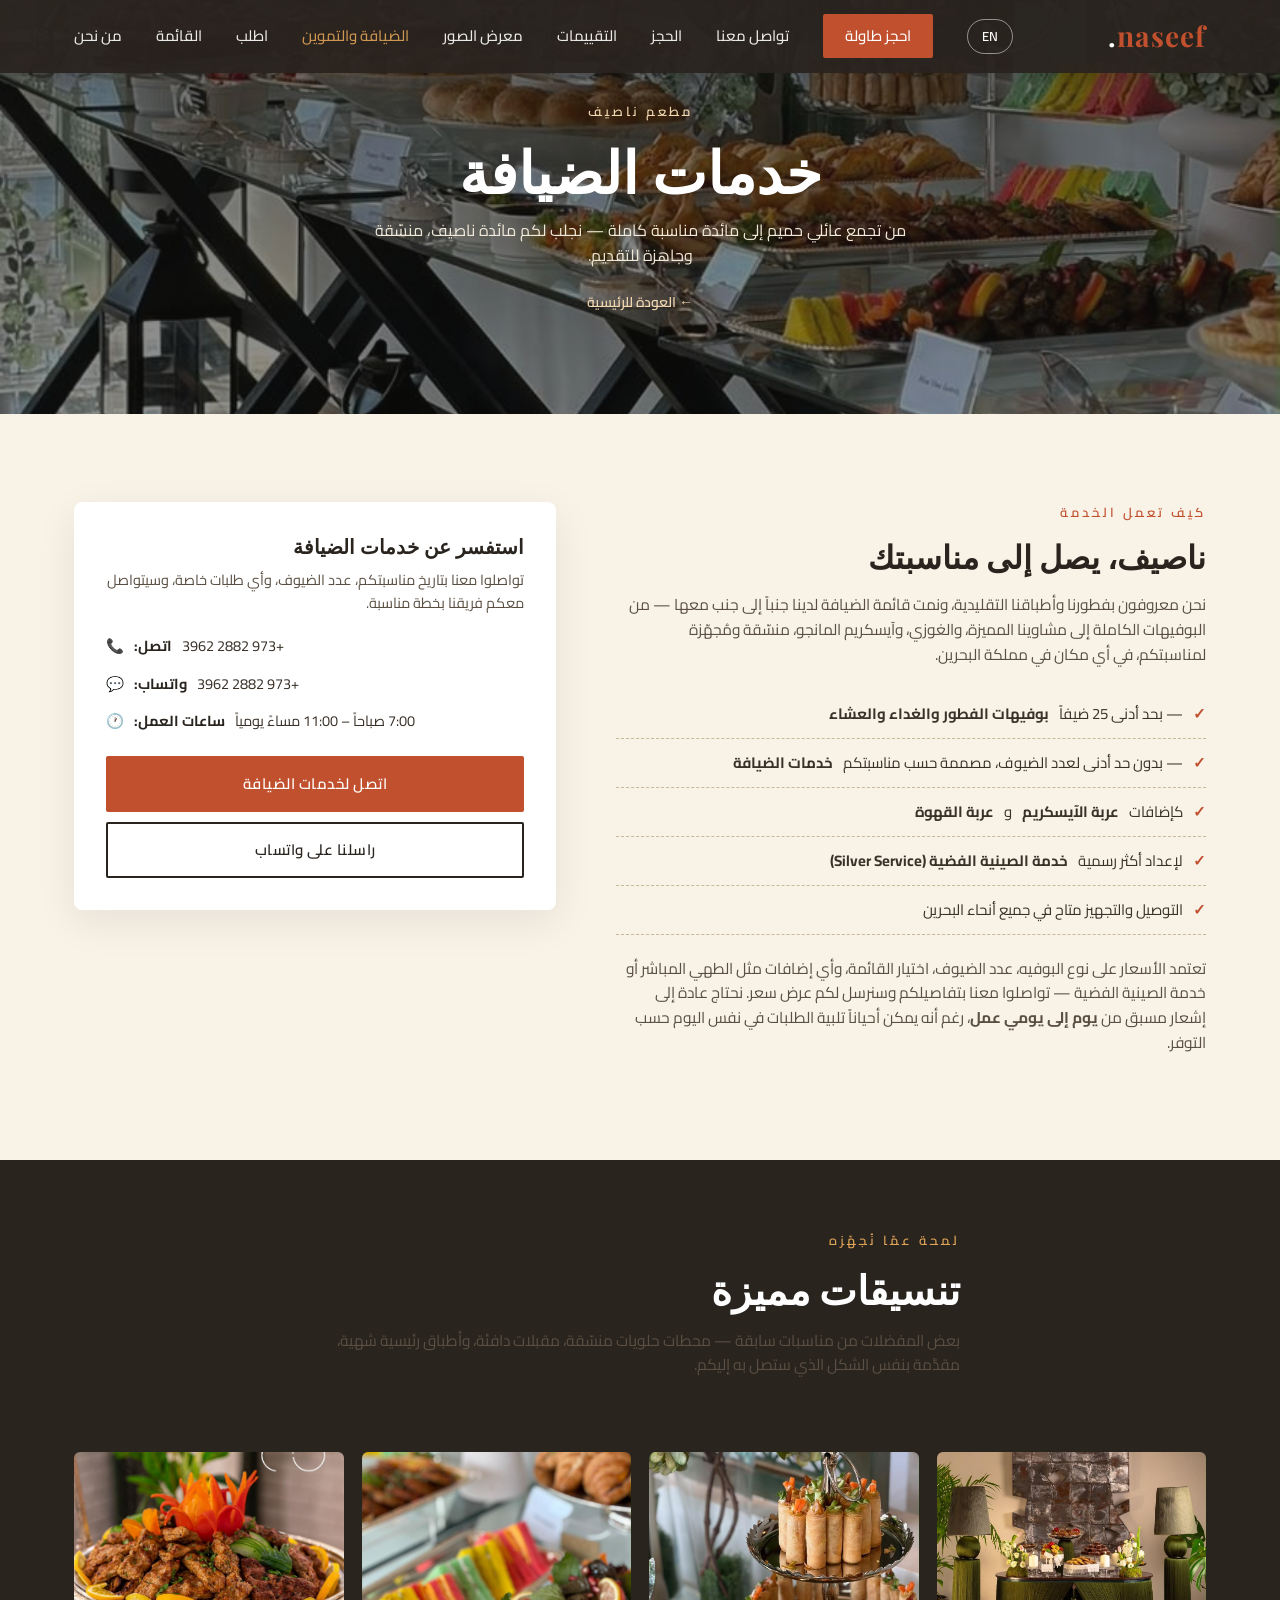
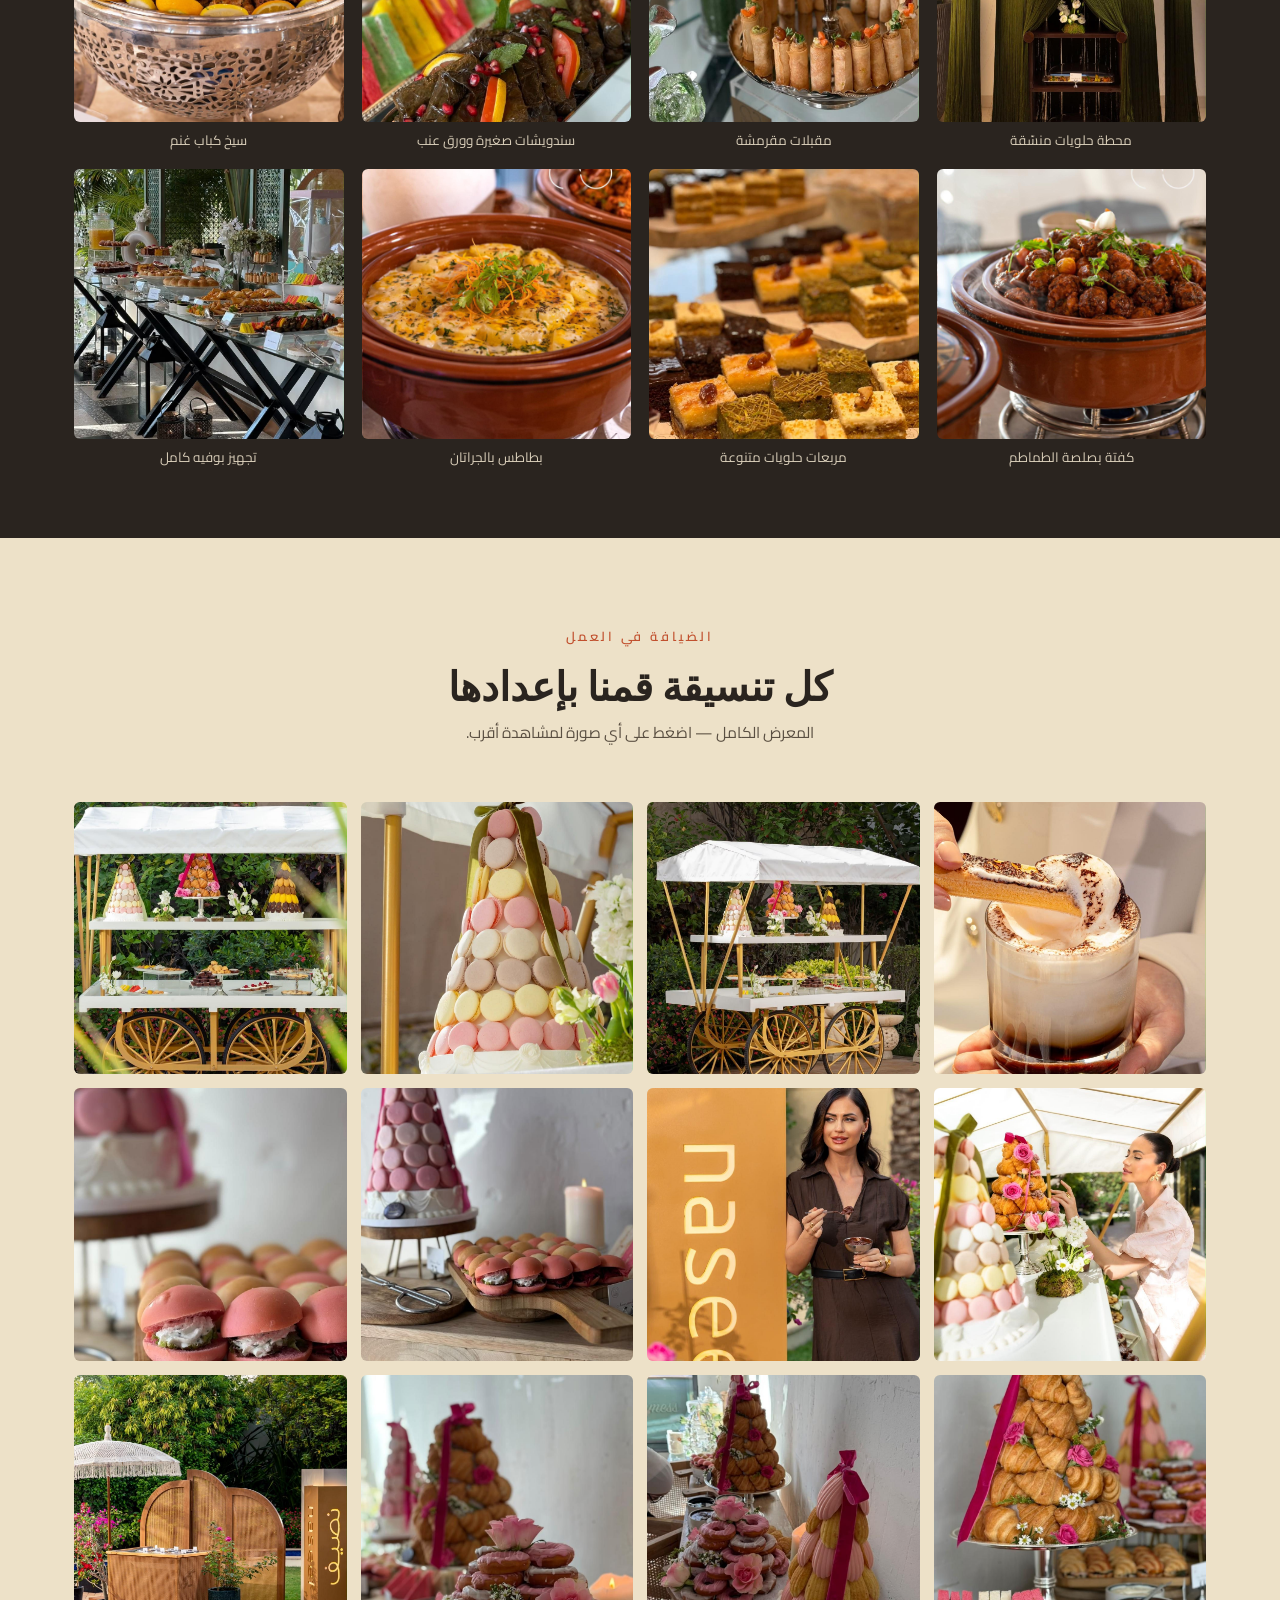
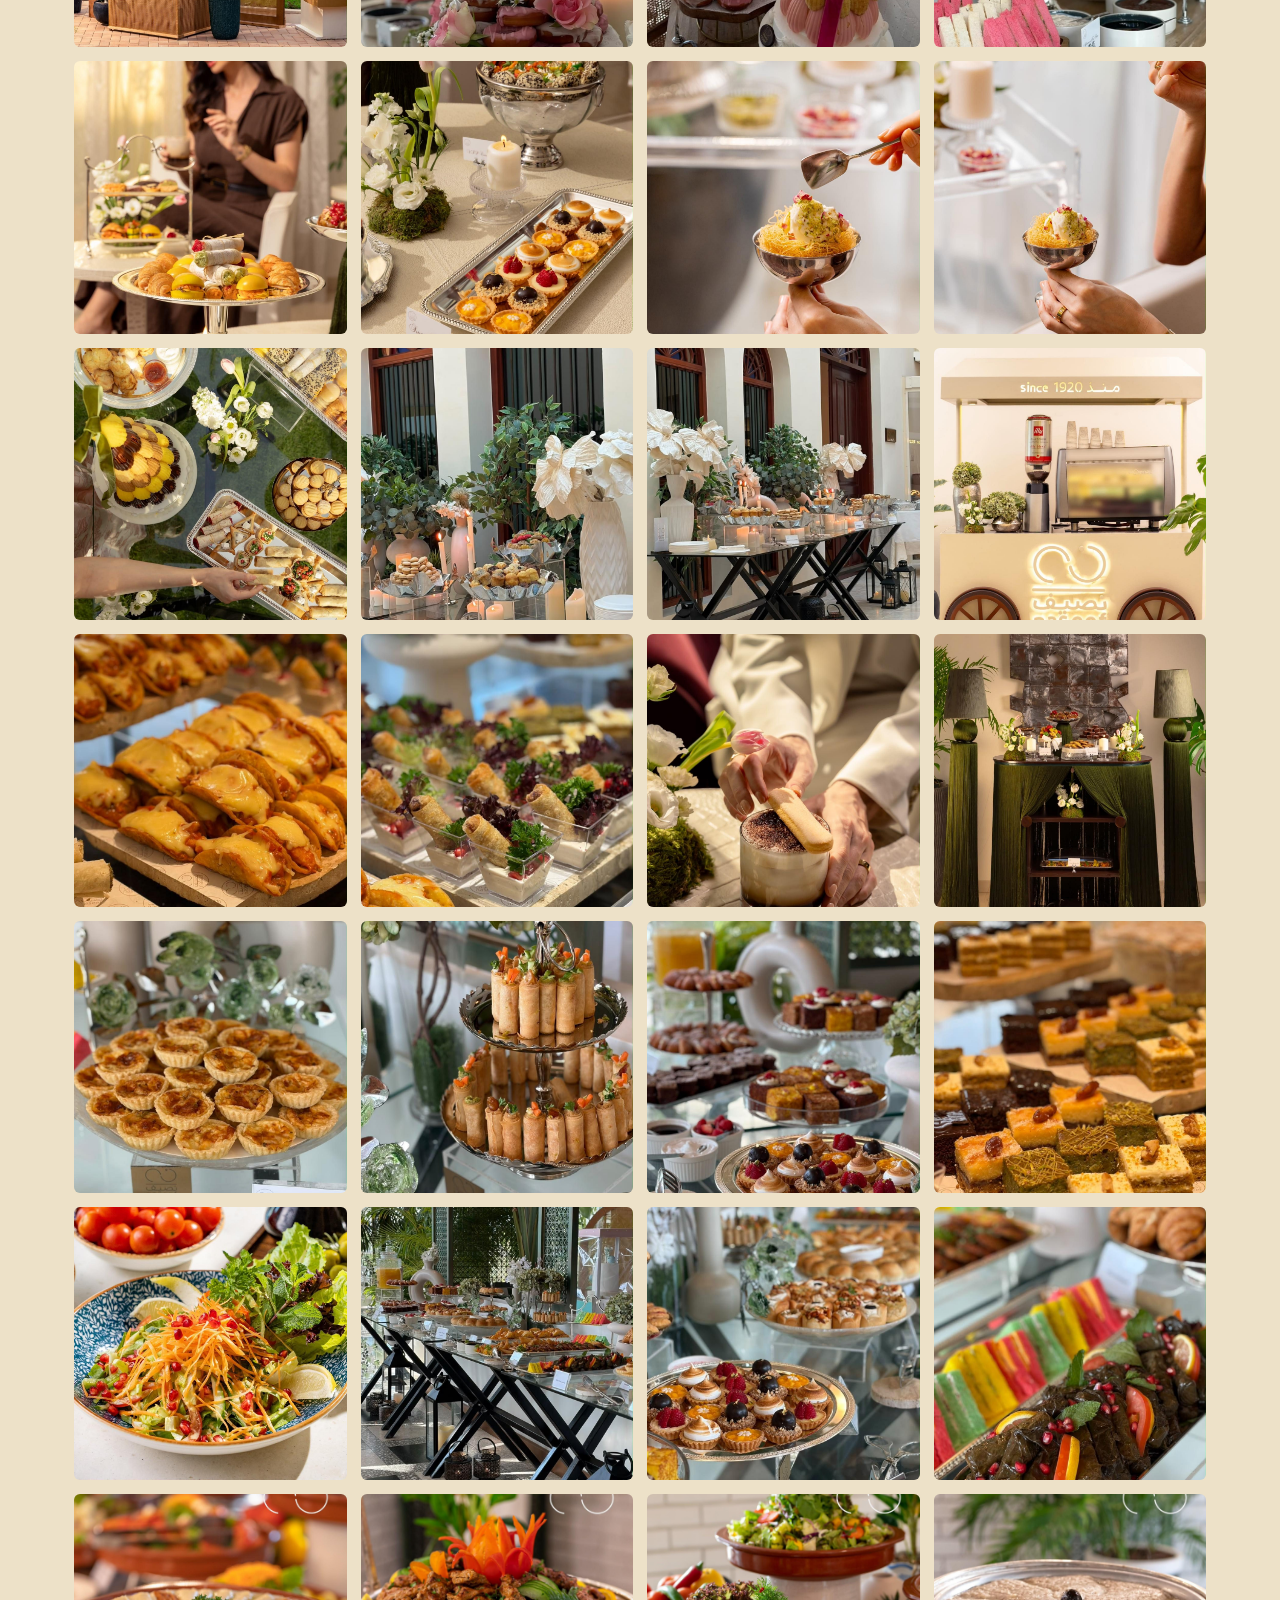
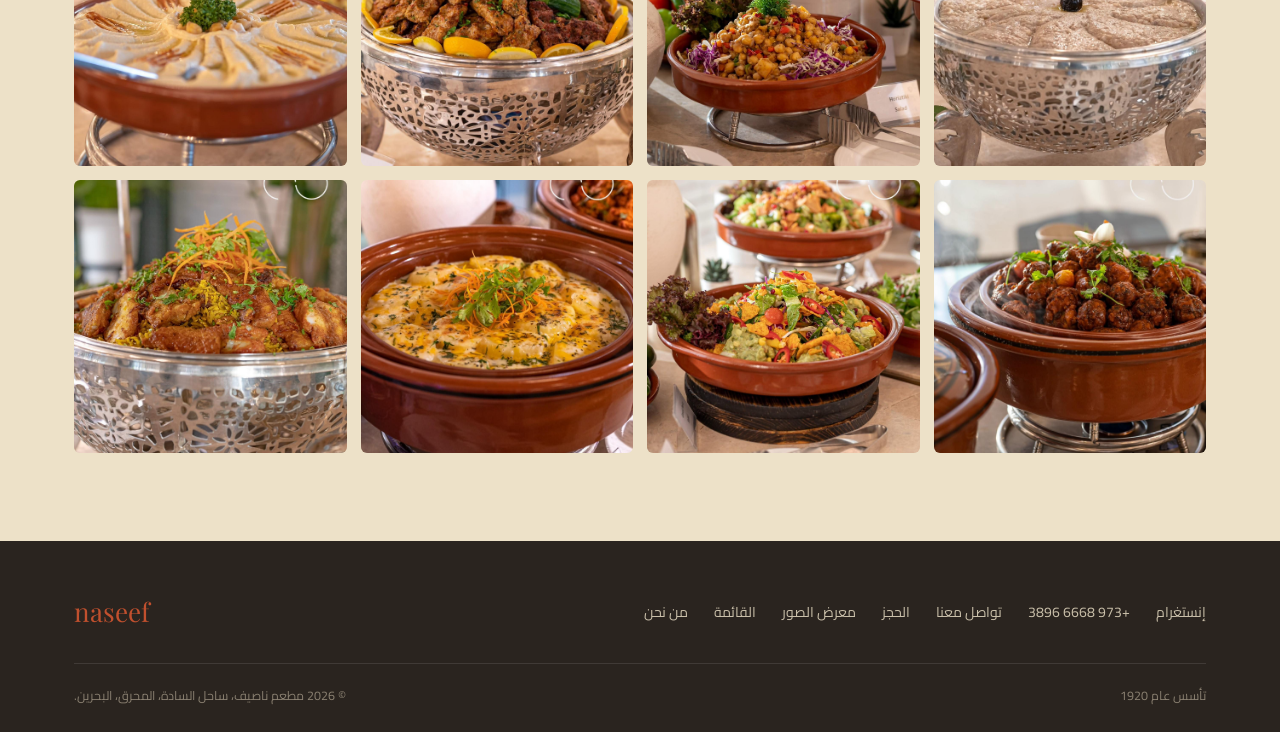
==== catering-ar.html @ 58af2aad "Add files via upload" ====
<!DOCTYPE html>
<html lang="ar" dir="rtl">
<head>
<meta charset="UTF-8">
<meta name="viewport" content="width=device-width, initial-scale=1.0">
<title>خدمات الضيافة | مطعم ناصيف</title>
<meta name="description" content="خدمات ضيافة مطعم ناصيف — مناسبات خاصة، غداء المكاتب، وقوائم مخصصة في المحرق، البحرين.">
<link rel="preconnect" href="https://fonts.googleapis.com">
<link href="https://fonts.googleapis.com/css2?family=Playfair+Display:wght@500;600;700;800&family=Cairo:wght@300;400;500;600;700&display=swap" rel="stylesheet">
<link rel="stylesheet" href="style.css">
</head>
<body style="font-family:'Cairo',sans-serif;">

<header id="siteHeader" class="scrolled">
  <div class="wrap">
    <nav>
      <a href="index-ar.html#top" class="logo">naseef<span>.</span></a>
      <div class="nav-links" id="navLinks">
        <a href="index-ar.html#about">من نحن</a>
        <a href="menu-ar.html">القائمة</a>
        <a href="index-ar.html#order">اطلب</a>
        <a href="catering-ar.html" style="color:#e0a458;">الضيافة والتموين</a>
        <a href="index-ar.html#gallery">معرض الصور</a>
        <a href="index-ar.html#reviews">التقييمات</a>
        <a href="index-ar.html#reserve">الحجز</a>
        <a href="index-ar.html#contact">تواصل معنا</a>
        <a href="index-ar.html#reserve" class="nav-cta">احجز طاولة</a>
        <a href="catering.html" class="lang-switch">EN</a>
      </div>
      <button class="nav-toggle" id="navToggle">&#9776;</button>
    </nav>
  </div>
</header>

<section class="mini-hero mh-catering">
  <div class="wrap">
    <span class="eyebrow">مطعم ناصيف</span>
    <h1>خدمات الضيافة</h1>
    <p>من تجمع عائلي حميم إلى مائدة مناسبة كاملة — نجلب لكم مائدة ناصيف، منسّقة وجاهزة للتقديم.</p>
    <a href="index-ar.html" class="back-link">&larr; العودة للرئيسية</a>
  </div>
</section>

<section>
  <div class="wrap catering-content">
    <div>
      <span class="eyebrow">كيف تعمل الخدمة</span>
      <h2>ناصيف، يصل إلى مناسبتك</h2>
      <p>نحن معروفون بفطورنا وأطباقنا التقليدية، ونمت قائمة الضيافة لدينا جنباً إلى جنب معها — من البوفيهات الكاملة إلى مشاوينا المميزة، والغوزي، وآيسكريم المانجو، منسّقة ومُجهّزة لمناسبتكم، في أي مكان في مملكة البحرين.</p>

      <ul class="catering-list">
        <li><strong>بوفيهات الفطور والغداء والعشاء</strong> — بحد أدنى 25 ضيفاً</li>
        <li><strong>خدمات الضيافة</strong> — بدون حد أدنى لعدد الضيوف، مصممة حسب مناسبتكم</li>
        <li><strong>عربة القهوة</strong> و<strong>عربة الآيسكريم</strong> كإضافات</li>
        <li><strong>خدمة الصينية الفضية (Silver Service)</strong> لإعداد أكثر رسمية</li>
        <li>التوصيل والتجهيز متاح في جميع أنحاء البحرين</li>
      </ul>

      <p>تعتمد الأسعار على نوع البوفيه، عدد الضيوف، اختيار القائمة، وأي إضافات مثل الطهي المباشر أو خدمة الصينية الفضية — تواصلوا معنا بتفاصيلكم وسنرسل لكم عرض سعر. نحتاج عادة إلى إشعار مسبق من <strong>يوم إلى يومي عمل</strong>، رغم أنه يمكن أحياناً تلبية الطلبات في نفس اليوم حسب التوفر.</p>
    </div>

    <div class="catering-card">
      <h3>استفسر عن خدمات الضيافة</h3>
      <p>تواصلوا معنا بتاريخ مناسبتكم، عدد الضيوف، وأي طلبات خاصة، وسيتواصل معكم فريقنا بخطة مناسبة.</p>
      <div class="rline">📞 <strong>اتصل:</strong>&nbsp;+973 3962&nbsp;2882</div>
      <div class="rline">💬 <strong>واتساب:</strong>&nbsp;+973 3962&nbsp;2882</div>
      <div class="rline">🕐 <strong>ساعات العمل:</strong>&nbsp;7:00 صباحاً – 11:00 مساءً يومياً</div>
      <a href="tel:+97339622882" class="btn btn-primary">اتصل لخدمات الضيافة</a>
      <a href="https://wa.me/97339622882?text=Hi%20Naseef%2C%20I%27d%20like%20to%20ask%20about%20catering%20for%20an%20event." target="_blank" rel="noopener" class="btn btn-outline-dark">راسلنا على واتساب</a>
    </div>
  </div>
</section>

<section class="tanoor">
  <div class="wrap" style="grid-template-columns:1fr;">
    <div class="section-head" style="text-align:right; margin-bottom:24px;">
      <span class="eyebrow">لمحة عمّا نُجهّزه</span>
      <h2>تنسيقات مميزة</h2>
      <p>بعض المفضلات من مناسبات سابقة — محطات حلويات منسّقة، مقبلات دافئة، وأطباق رئيسية شهية، مقدَّمة بنفس الشكل الذي ستصل به إليكم.</p>
    </div>
    <div style="display:grid; grid-template-columns:repeat(4,1fr); gap:18px;">
      <div>
        <div style="aspect-ratio:1/1; border-radius:6px; background-image:url('images/catering-21.jpg'); background-size:cover; background-position:center; margin-bottom:8px;"></div>
        <div style="text-align:center; font-size:13.5px; color:#d8cdb8;">محطة حلويات منسّقة</div>
      </div>
      <div>
        <div style="aspect-ratio:1/1; border-radius:6px; background-image:url('images/catering-27.jpg'); background-size:cover; background-position:center; margin-bottom:8px;"></div>
        <div style="text-align:center; font-size:13.5px; color:#d8cdb8;">مقبلات مقرمشة</div>
      </div>
      <div>
        <div style="aspect-ratio:1/1; border-radius:6px; background-image:url('images/catering-29.jpg'); background-size:cover; background-position:center; margin-bottom:8px;"></div>
        <div style="text-align:center; font-size:13.5px; color:#d8cdb8;">سندويشات صغيرة وورق عنب</div>
      </div>
      <div>
        <div style="aspect-ratio:1/1; border-radius:6px; background-image:url('images/catering-35.jpg'); background-size:cover; background-position:center; margin-bottom:8px;"></div>
        <div style="text-align:center; font-size:13.5px; color:#d8cdb8;">سيخ كباب غنم</div>
      </div>
      <div>
        <div style="aspect-ratio:1/1; border-radius:6px; background-image:url('images/catering-37.jpg'); background-size:cover; background-position:center; margin-bottom:8px;"></div>
        <div style="text-align:center; font-size:13.5px; color:#d8cdb8;">كفتة بصلصة الطماطم</div>
      </div>
      <div>
        <div style="aspect-ratio:1/1; border-radius:6px; background-image:url('images/catering-25.jpg'); background-size:cover; background-position:center; margin-bottom:8px;"></div>
        <div style="text-align:center; font-size:13.5px; color:#d8cdb8;">مربعات حلويات متنوعة</div>
      </div>
      <div>
        <div style="aspect-ratio:1/1; border-radius:6px; background-image:url('images/catering-39.jpg'); background-size:cover; background-position:center; margin-bottom:8px;"></div>
        <div style="text-align:center; font-size:13.5px; color:#d8cdb8;">بطاطس بالجراتان</div>
      </div>
      <div>
        <div style="aspect-ratio:1/1; border-radius:6px; background-image:url('images/catering-31.jpg'); background-size:cover; background-position:center; margin-bottom:8px;"></div>
        <div style="text-align:center; font-size:13.5px; color:#d8cdb8;">تجهيز بوفيه كامل</div>
      </div>
    </div>
  </div>
</section>

<section class="order-online">
  <div class="wrap">
    <div class="section-head">
      <span class="eyebrow">الضيافة في العمل</span>
      <h2>كل تنسيقة قمنا بإعدادها</h2>
      <p>المعرض الكامل — اضغط على أي صورة لمشاهدة أقرب.</p>
    </div>
    <div class="gallery-grid gallery-grid-full" id="cateringGrid"></div>
  </div>
</section>

<div class="lightbox" id="lightbox">
  <button class="lb-close" id="lbClose" aria-label="Close">&times;</button>
  <button class="lb-nav lb-prev" id="lbPrev" aria-label="Previous">&#10094;</button>
  <img id="lightboxImg" src="" alt="Naseef catering photo">
  <button class="lb-nav lb-next" id="lbNext" aria-label="Next">&#10095;</button>
  <div class="lb-count" id="lbCount"></div>
</div>

<footer>
  <div class="wrap">
    <div class="foot-top">
      <div class="foot-logo">naseef</div>
      <div class="foot-links">
        <a href="index-ar.html#about">من نحن</a>
        <a href="menu-ar.html">القائمة</a>
        <a href="index-ar.html#gallery">معرض الصور</a>
        <a href="index-ar.html#reserve">الحجز</a>
        <a href="index-ar.html#contact">تواصل معنا</a>
        <a href="tel:+97338966668">+973 3896&nbsp;6668</a>
        <a href="https://www.instagram.com/naseefrestaurant/" target="_blank" rel="noopener">إنستغرام</a>
      </div>
    </div>
    <div class="foot-bottom">
      <span>© <span id="year"></span> مطعم ناصيف، ساحل السادة، المحرق، البحرين.</span>
      <span>تأسس عام 1920</span>
    </div>
  </div>
</footer>

<script>
  document.getElementById('year').textContent = new Date().getFullYear();
  const navToggle = document.getElementById('navToggle');
  const navLinks = document.getElementById('navLinks');
  navToggle.addEventListener('click', () => navLinks.classList.toggle('open'));

  // Raise this as more catering photos are added (see images/README.txt for filenames).
  const TOTAL_CATERING_PHOTOS = 40;
  const FALLBACKS = [
    'linear-gradient(160deg,#4f7d82,#1f3b40)',
    'linear-gradient(160deg,#c1502e,#7a2f18)',
    'linear-gradient(160deg,#3f5343,#1d2b23)',
    'linear-gradient(160deg,#d99a5b,#a5652c)',
    'linear-gradient(160deg,#8a7c64,#4c4436)',
    'linear-gradient(160deg,#6b8f93,#2c454a)'
  ];

  const grid = document.getElementById('cateringGrid');
  for(let i = 1; i <= TOTAL_CATERING_PHOTOS; i++){
    const item = document.createElement('div');
    item.className = 'g-item';
    item.style.backgroundImage = `url('images/catering-${i}.jpg'), ${FALLBACKS[i % FALLBACKS.length]}`;
    item.addEventListener('click', () => openLightbox(i));
    grid.appendChild(item);
  }

  const lightbox = document.getElementById('lightbox');
  const lightboxImg = document.getElementById('lightboxImg');
  const lbCount = document.getElementById('lbCount');
  let currentIndex = 1;

  function openLightbox(i){
    currentIndex = i;
    updateLightbox();
    lightbox.classList.add('open');
  }
  function closeLightbox(){
    lightbox.classList.remove('open');
  }
  function updateLightbox(){
    lightboxImg.src = `images/catering-${currentIndex}.jpg`;
    lbCount.textContent = `${currentIndex} / ${TOTAL_CATERING_PHOTOS}`;
  }
  function showPrev(){
    currentIndex = currentIndex === 1 ? TOTAL_CATERING_PHOTOS : currentIndex - 1;
    updateLightbox();
  }
  function showNext(){
    currentIndex = currentIndex === TOTAL_CATERING_PHOTOS ? 1 : currentIndex + 1;
    updateLightbox();
  }

  document.getElementById('lbClose').addEventListener('click', closeLightbox);
  document.getElementById('lbPrev').addEventListener('click', showPrev);
  document.getElementById('lbNext').addEventListener('click', showNext);
  lightbox.addEventListener('click', (e) => { if(e.target === lightbox) closeLightbox(); });
  document.addEventListener('keydown', (e) => {
    if(!lightbox.classList.contains('open')) return;
    if(e.key === 'Escape') closeLightbox();
    if(e.key === 'ArrowLeft') showPrev();
    if(e.key === 'ArrowRight') showNext();
  });
</script>

</body>
</html>
---- style.css ----
:root{
  --terracotta:#c1502e;
  --terracotta-dark:#9c3f22;
  --cream:#f8f2e7;
  --sand:#ede1c8;
  --charcoal:#2a241f;
  --deep-green:#3f5343;
  --teal:#4f7d82;
  --ink:#3a3128;
  --max:1180px;
}
*{box-sizing:border-box; margin:0; padding:0;}
html{scroll-behavior:smooth;}
body{
  font-family:'Cairo', sans-serif;
  color:var(--ink);
  background:var(--cream);
  line-height:1.6;
}
h1,h2,h3,h4{font-family:'Playfair Display', serif; color:var(--charcoal); line-height:1.2;}
a{text-decoration:none; color:inherit;}
img{max-width:100%; display:block;}
.wrap{max-width:var(--max); margin:0 auto; padding:0 24px;}
section{padding:88px 0;}
.eyebrow{
  text-transform:uppercase; letter-spacing:3px; font-size:13px; font-weight:600;
  color:var(--terracotta); margin-bottom:14px; display:block;
}
.btn{
  display:inline-block; padding:14px 32px; border-radius:2px; font-weight:600;
  font-size:15px; letter-spacing:0.5px; transition:all .25s ease; border:2px solid transparent;
  cursor:pointer;
}
.btn-primary{background:var(--terracotta); color:#fff;}
.btn-primary:hover{background:var(--terracotta-dark);}
.btn-outline{border-color:#fff; color:#fff;}
.btn-outline:hover{background:#fff; color:var(--charcoal);}
.btn-outline-dark{border-color:var(--charcoal); color:var(--charcoal);}
.btn-outline-dark:hover{background:var(--charcoal); color:#fff;}

/* NAV */
header{
  position:fixed; top:0; left:0; right:0; z-index:100;
  background:rgba(42,36,31,0.0); transition:background .3s ease, box-shadow .3s ease;
  padding:22px 0;
}
header.scrolled{background:rgba(42,36,31,0.94); box-shadow:0 2px 18px rgba(0,0,0,0.15); padding:14px 0;}
nav{display:flex; align-items:center; justify-content:space-between;}
.logo{font-family:'Playfair Display', serif; font-size:28px; font-weight:700; color:var(--terracotta); letter-spacing:1px;}
.logo span{color:#fff;}
.nav-links{display:flex; gap:34px; align-items:center;}
.nav-links a{color:#fff; font-size:15px; font-weight:500; opacity:.9;}
.nav-links a:hover{opacity:1; color:var(--terracotta);}
.nav-cta{background:var(--terracotta); color:#fff !important; padding:10px 22px; border-radius:2px; opacity:1 !important;}
.nav-toggle{display:none; color:#fff; font-size:26px; cursor:pointer; background:none; border:none;}

/* HERO */
.hero{
  min-height:100vh; display:flex; align-items:center; position:relative; overflow:hidden;
  background-image:
    linear-gradient(180deg, rgba(20,20,18,.55) 0%, rgba(20,20,18,.35) 45%, rgba(20,20,18,.75) 100%),
    url('images/hero.jpg'),
    linear-gradient(120deg, #1f3b40 0%, #4f7d82 38%, #d99a5b 68%, #c1502e 100%);
  background-size:cover, cover, cover;
  background-position:center, center, center;
  background-repeat:no-repeat, no-repeat, no-repeat;
}
.hero::after{
  content:""; position:absolute; inset:0;
  background-image: radial-gradient(circle at 15% 25%, rgba(255,255,255,0.10) 0, transparent 40%),
                     radial-gradient(circle at 85% 75%, rgba(255,255,255,0.08) 0, transparent 45%);
}
.hero-inner{position:relative; z-index:2; text-align:center; width:100%;}
.hero .eyebrow{color:#f3d9b1; text-align:center;}
.hero h1{
  font-size:clamp(42px, 7vw, 86px); color:#fff; font-weight:700; margin-bottom:18px;
  text-shadow:0 4px 24px rgba(0,0,0,0.25);
}
.hero p.tag{
  color:#f2ead9; font-size:19px; max-width:600px; margin:0 auto 36px; font-weight:400;
}
.hero-btns{display:flex; gap:18px; justify-content:center; flex-wrap:wrap;}
.scroll-cue{
  position:absolute; bottom:34px; left:50%; transform:translateX(-50%); color:#fff; opacity:.8;
  font-size:13px; letter-spacing:2px; text-transform:uppercase; z-index:2;
}

/* MINI HERO (subpages: catering, gallery) */
.mini-hero{
  min-height:46vh; display:flex; align-items:center; position:relative; overflow:hidden; padding-top:90px;
  background-image:
    linear-gradient(180deg, rgba(20,20,18,.6) 0%, rgba(20,20,18,.45) 100%),
    linear-gradient(120deg, #1f3b40 0%, #4f7d82 38%, #d99a5b 68%, #c1502e 100%);
  background-size:cover; background-position:center; background-repeat:no-repeat;
}
.mini-hero.mh-catering{background-image:linear-gradient(180deg, rgba(20,20,18,.6) 0%, rgba(20,20,18,.45) 100%), url('images/catering.jpg'), linear-gradient(120deg, #1f3b40 0%, #4f7d82 38%, #d99a5b 68%, #c1502e 100%); background-size:cover,cover,cover;}
.mini-hero.mh-gallery{background-image:linear-gradient(180deg, rgba(20,20,18,.6) 0%, rgba(20,20,18,.45) 100%), url('images/gallery-1.jpg'), linear-gradient(120deg, #1f3b40 0%, #4f7d82 38%, #d99a5b 68%, #c1502e 100%); background-size:cover,cover,cover;}
.mini-hero .wrap{position:relative; z-index:2; text-align:center; width:100%;}
.mini-hero .eyebrow{color:#f3d9b1;}
.mini-hero h1{font-size:clamp(34px,5.5vw,58px); color:#fff; font-weight:700; margin-bottom:12px;}
.mini-hero p{color:#f2ead9; font-size:16px; max-width:560px; margin:0 auto;}
.back-link{display:inline-block; margin-top:22px; color:#f3d9b1; font-size:14px; font-weight:600;}
.back-link:hover{color:#fff;}

/* STRIP */
.strip{background:var(--charcoal); padding:36px 0;}
.strip .wrap{display:flex; flex-wrap:wrap; justify-content:space-between; gap:24px;}
.strip-item{display:flex; align-items:center; gap:12px; color:#f2ead9; flex:1; min-width:190px;}
.strip-item .ic{font-size:26px;}
.strip-item strong{display:block; font-size:14px; color:#fff;}
.strip-item span.sub{font-size:12.5px; color:#c9bfa9;}

/* ABOUT */
.about{display:grid; grid-template-columns:1fr 1fr; gap:64px; align-items:center;}
.about-media{
  aspect-ratio:4/5; border-radius:6px; position:relative; overflow:hidden;
  background-image:url('images/about.jpg'), linear-gradient(160deg, var(--deep-green), #274037 60%, #1d302a);
  background-size:cover, cover;
  background-position:center, center;
  background-repeat:no-repeat, no-repeat;
  display:flex; align-items:flex-end; justify-content:center; color:#e9e2d0;
}
.about-media .frame-label{
  position:absolute; bottom:0; left:0; right:0; font-size:11.5px; letter-spacing:.5px;
  color:#f2ead9; background:rgba(20,20,18,0.55); padding:8px 14px; text-align:center;
}
.about h2{font-size:38px; margin-bottom:22px;}
.about p{margin-bottom:16px; color:#5a4f42; font-size:15.5px;}
.about-stats{display:flex; gap:36px; margin-top:28px;}
.about-stats div strong{display:block; font-family:'Playfair Display',serif; font-size:30px; color:var(--terracotta);}
.about-stats div span{font-size:12.5px; color:#7a6e5c; letter-spacing:.5px; text-transform:uppercase;}

/* TANOOR */
.tanoor{background:var(--charcoal); padding:70px 0;}
.tanoor .wrap{display:grid; grid-template-columns:1fr 1fr; gap:50px; align-items:center;}
.tanoor .eyebrow{color:#e0a458;}
.tanoor h2{color:#fff; font-size:32px; margin-bottom:16px;}
.tanoor p{color:#d8cdb8; font-size:15.5px;}
.tanoor-media{
  aspect-ratio:16/10; border-radius:6px;
  background-image:url('images/tanoor.jpg'), linear-gradient(160deg,#7a2f18,#3f2317);
  background-size:cover, cover; background-position:center, center; background-repeat:no-repeat, no-repeat;
}
@media (max-width:900px){ .tanoor .wrap{grid-template-columns:1fr;} }

/* ORDER ONLINE */
.order-online{background:var(--sand);}
.order-pills{display:flex; flex-wrap:wrap; justify-content:center; gap:16px;}
.order-pill{
  display:inline-flex; align-items:center; gap:10px; background:#f6ecd9; color:var(--charcoal);
  border:1.5px solid rgba(42,36,31,0.14); border-radius:999px; padding:14px 26px; font-size:14.5px;
  font-weight:600; box-shadow:0 4px 14px rgba(42,36,31,0.06); transition:transform .2s ease, box-shadow .2s ease, background .2s ease;
}
.order-pill .ic{font-size:18px; line-height:1;}
.order-pill:hover{transform:translateY(-3px); box-shadow:0 10px 24px rgba(42,36,31,0.12); background:#f0e2c8;}
.order-pill-primary{background:var(--terracotta); color:#fff; border-color:var(--terracotta);}
.order-pill-primary:hover{background:var(--terracotta-dark); color:#fff;}
@media (max-width:600px){ .order-pills{flex-direction:column; align-items:stretch;} .order-pill{justify-content:center;} }

/* MENU */
.menu{background:var(--sand);}
.section-head{text-align:center; max-width:640px; margin:0 auto 56px;}
.section-head h2{font-size:40px;}
.section-head p{color:#5a4f42; margin-top:12px; font-size:15.5px;}
.menu-tabs{display:flex; justify-content:center; gap:10px; flex-wrap:wrap; margin-bottom:44px;}
.menu-tab{
  background:transparent; border:1.5px solid var(--charcoal); color:var(--charcoal);
  padding:10px 22px; border-radius:30px; font-size:14px; font-weight:600; cursor:pointer; font-family:'Cairo',sans-serif;
  transition:all .2s ease;
}
.menu-tab.active, .menu-tab:hover{background:var(--terracotta); border-color:var(--terracotta); color:#fff;}
.menu-panel{display:none;}
.menu-panel.active{display:block; animation:fade .35s ease;}
@keyframes fade{from{opacity:0; transform:translateY(6px);} to{opacity:1; transform:translateY(0);}}
.menu-grid{display:grid; grid-template-columns:1fr 1fr; gap:16px 40px;}
.menu-item{
  display:flex; justify-content:space-between; gap:14px; padding:16px 0; border-bottom:1px dashed #c8b998;
}
.menu-item .names{display:flex; flex-direction:column;}
.menu-item .en{font-weight:600; font-size:15.5px; color:var(--charcoal);}
.menu-item .ar{font-size:14px; color:#8a7c64; direction:rtl;}
.menu-item .price{font-weight:700; color:var(--terracotta); white-space:nowrap; font-size:15px; align-self:flex-start;}
.menu-note{text-align:center; margin-top:36px; font-size:13.5px; color:#7a6e5c;}
.menu-note a{color:var(--terracotta); font-weight:600; text-decoration:underline;}
.menu-subhead{font-family:'Playfair Display',serif; font-size:21px; color:var(--terracotta); margin:38px 0 16px; padding-bottom:8px; border-bottom:1px solid rgba(42,36,31,0.1);}
.menu-subhead:first-child{margin-top:0;}

/* GALLERY */
.gallery-grid{display:grid; grid-template-columns:repeat(3, 1fr); gap:14px;}
.gallery-grid.gallery-grid-full{grid-template-columns:repeat(4, 1fr);}
.g-item{
  aspect-ratio:1/1; border-radius:6px; display:flex; align-items:flex-end; justify-content:center;
  color:#fff; font-size:12px; letter-spacing:.5px; text-align:center; position:relative; overflow:hidden;
  background-size:cover, cover; background-position:center, center; background-repeat:no-repeat, no-repeat;
}
.g-item span{position:relative; z-index:2; opacity:.95; width:100%; padding:8px 10px; background:rgba(20,20,18,0.5);}
.g1{background-image:url('images/gallery-1.jpg'), linear-gradient(160deg,#4f7d82,#1f3b40);}
.g2{background-image:url('images/gallery-2.jpg'), linear-gradient(160deg,#c1502e,#7a2f18);}
.g3{background-image:url('images/gallery-3.jpg'), linear-gradient(160deg,#3f5343,#1d2b23);}
.g4{background-image:url('images/gallery-4.jpg'), linear-gradient(160deg,#d99a5b,#a5652c);}
.g5{background-image:url('images/gallery-5.jpg'), linear-gradient(160deg,#8a7c64,#4c4436);}
.g6{background-image:url('images/gallery-6.jpg'), linear-gradient(160deg,#6b8f93,#2c454a);}
.g7{background-image:url('images/gallery-7.jpg'), linear-gradient(160deg,#4f7d82,#274037);}
.g8{background-image:url('images/gallery-8.jpg'), linear-gradient(160deg,#c1502e,#5a2413);}
.g9{background-image:url('images/gallery-9.jpg'), linear-gradient(160deg,#3f5343,#16211b);}
.g10{background-image:url('images/gallery-10.jpg'), linear-gradient(160deg,#d99a5b,#8a5423);}
.g11{background-image:url('images/gallery-11.jpg'), linear-gradient(160deg,#8a7c64,#382f24);}
.g12{background-image:url('images/gallery-12.jpg'), linear-gradient(160deg,#6b8f93,#1d3033);}
.gallery-cta{text-align:center; margin-top:40px;}
.gallery-grid-full .g-item{cursor:pointer; transition:transform .2s ease;}
.gallery-grid-full .g-item:hover{transform:scale(1.03);}

/* LIGHTBOX */
.lightbox{
  display:none; position:fixed; inset:0; z-index:200; background:rgba(20,20,18,0.94);
  align-items:center; justify-content:center;
}
.lightbox.open{display:flex;}
.lightbox img{max-width:88vw; max-height:82vh; border-radius:8px; box-shadow:0 20px 60px rgba(0,0,0,0.5);}
.lb-close{
  position:absolute; top:22px; right:28px; background:none; border:none; color:#fff;
  font-size:36px; line-height:1; cursor:pointer;
}
.lb-nav{
  position:absolute; top:50%; transform:translateY(-50%); background:rgba(255,255,255,0.12);
  border:none; color:#fff; font-size:20px; width:48px; height:48px; border-radius:50%; cursor:pointer;
}
.lb-nav:hover{background:rgba(255,255,255,0.25);}
.lb-prev{left:20px;}
.lb-next{right:20px;}
.lb-count{position:absolute; bottom:24px; left:50%; transform:translateX(-50%); color:#f2ead9; font-size:13px; letter-spacing:1px;}
@media (max-width:700px){
  .lb-nav{width:40px; height:40px; font-size:16px;}
  .lb-prev{left:8px;} .lb-next{right:8px;}
}

/* TESTIMONIALS */
.testimonials{background:var(--charcoal); color:#f2ead9;}
.testimonials .section-head h2{color:#fff;}
.testimonials .section-head p{color:#c9bfa9;}
.t-grid{display:grid; grid-template-columns:repeat(3,1fr); gap:28px;}
.t-card{background:rgba(255,255,255,0.05); border:1px solid rgba(255,255,255,0.1); padding:28px; border-radius:6px;}
.stars{color:#e0a458; letter-spacing:2px; margin-bottom:14px; font-size:15px;}
.t-card p.quote{font-size:14.5px; color:#e5ddc9; margin-bottom:18px; font-style:italic;}
.t-card .who{font-size:13px; color:#c9bfa9; font-weight:600;}

/* RESERVE */
.reserve{display:grid; grid-template-columns:0.9fr 1.1fr; gap:60px; align-items:flex-start;}
.reserve-info h2{font-size:38px; margin-bottom:18px;}
.reserve-info p{color:#5a4f42; margin-bottom:22px; font-size:15.5px;}
.reserve-info .rline{display:flex; gap:12px; margin-bottom:14px; font-size:14.5px;}
.reserve-info .rline strong{color:var(--charcoal);}
form.res-form{background:#fff; padding:38px; border-radius:8px; box-shadow:0 12px 40px rgba(42,36,31,0.08);}
.form-row{display:grid; grid-template-columns:1fr 1fr; gap:16px;}
.field{margin-bottom:18px;}
.field label{display:block; font-size:13px; font-weight:600; margin-bottom:7px; color:var(--charcoal);}
.field input, .field select, .field textarea{
  width:100%; padding:12px 14px; border:1.5px solid #e0d5bf; border-radius:4px; font-family:'Cairo',sans-serif;
  font-size:14.5px; background:#fbf7ee; color:var(--ink);
}
.field input:focus, .field select:focus, .field textarea:focus{outline:none; border-color:var(--terracotta);}
.res-form .btn-primary{width:100%; padding:15px; font-size:15px;}
#res-success{display:none; background:#eef4ea; border:1px solid #b9d3a8; color:#345226; padding:16px; border-radius:6px; font-size:14.5px; margin-top:16px;}
.date-warning{display:none; color:var(--terracotta-dark); font-size:12.5px; margin-top:7px; font-weight:600;}
.date-warning.show{display:block;}

/* CATERING PAGE */
.catering-content{display:grid; grid-template-columns:1.1fr 0.9fr; gap:60px; align-items:flex-start;}
.catering-content h2{font-size:32px; margin-bottom:18px;}
.catering-content p{color:#5a4f42; margin-bottom:16px; font-size:15.5px;}
.catering-list{margin:22px 0; padding:0; list-style:none;}
.catering-list li{padding:12px 0; border-bottom:1px dashed #c8b998; font-size:15px; color:var(--ink); display:flex; gap:10px;}
.catering-list li::before{content:"✓"; color:var(--terracotta); font-weight:700;}
.catering-card{background:#fff; border-radius:8px; padding:32px; box-shadow:0 12px 40px rgba(42,36,31,0.08);}
.catering-card h3{font-size:20px; margin-bottom:10px;}
.catering-card p{color:#5a4f42; font-size:14.5px; margin-bottom:20px;}
.catering-card .rline{display:flex; gap:10px; margin-bottom:14px; font-size:14.5px;}
.catering-card .rline strong{color:var(--charcoal);}
.catering-card .btn{width:100%; text-align:center; margin-top:10px;}
@media (max-width:900px){ .catering-content{grid-template-columns:1fr;} }

/* CONTACT */
.contact{background:var(--sand);}
.contact-grid{display:grid; grid-template-columns:1fr 1fr; gap:50px;}
.contact-list .c-row{display:flex; gap:16px; margin-bottom:26px;}
.contact-list .ic{font-size:22px; width:36px;}
.contact-list strong{display:block; font-size:15px; margin-bottom:3px;}
.contact-list span{font-size:14.5px; color:#5a4f42;}
.hours-table{width:100%; margin-top:8px; font-size:14.5px;}
.hours-table td{padding:5px 0; color:#5a4f42;}
.hours-table td:last-child{text-align:right; font-weight:600; color:var(--charcoal);}
.map-embed{border-radius:8px; overflow:hidden; box-shadow:0 12px 40px rgba(42,36,31,0.1); height:100%; min-height:340px;}
.map-embed iframe{width:100%; height:100%; min-height:340px; border:0;}

/* FOOTER */
footer{background:var(--charcoal); color:#c9bfa9; padding:50px 0 26px;}
.foot-top{display:flex; justify-content:space-between; align-items:center; flex-wrap:wrap; gap:20px; padding-bottom:30px; border-bottom:1px solid rgba(255,255,255,0.1);}
.foot-logo{font-family:'Playfair Display',serif; font-size:26px; color:var(--terracotta);}
.foot-links{display:flex; gap:26px; flex-wrap:wrap;}
.foot-links a{font-size:14px; color:#c9bfa9;}
.foot-links a:hover{color:#fff;}
.foot-bottom{padding-top:22px; display:flex; justify-content:space-between; flex-wrap:wrap; gap:10px; font-size:12.5px; color:#8a8071;}

@media (max-width: 900px){
  .nav-links{
    position:fixed; top:0; right:-100%; width:78%; height:100vh; background:var(--charcoal);
    flex-direction:column; justify-content:center; align-items:flex-start; padding:40px; transition:right .3s ease;
  }
  .nav-links.open{right:0;}
  .nav-toggle{display:block;}
  .about, .reserve, .contact-grid, .catering-content{grid-template-columns:1fr;}
  .menu-grid{grid-template-columns:1fr;}
  .gallery-grid, .gallery-grid.gallery-grid-full{grid-template-columns:repeat(2,1fr);}
  .t-grid{grid-template-columns:1fr;}
  .form-row{grid-template-columns:1fr;}
  section{padding:60px 0;}
}

/* RTL support for Arabic pages */
[dir="rtl"] body{font-family:'Cairo',sans-serif;}
[dir="rtl"] .nav-links{flex-direction:row-reverse;}
[dir="rtl"] .foot-links{flex-direction:row-reverse;}
[dir="rtl"] .strip .wrap{flex-direction:row-reverse;}
[dir="rtl"] .strip-item{flex-direction:row-reverse; text-align:right;}
[dir="rtl"] .c-row{flex-direction:row-reverse; text-align:right;}
[dir="rtl"] .rline{flex-direction:row-reverse; text-align:right;}
[dir="rtl"] .about-stats{flex-direction:row-reverse;}
[dir="rtl"] .foot-top{flex-direction:row-reverse;}
[dir="rtl"] .foot-bottom{flex-direction:row-reverse;}
[dir="rtl"] .hours-table td:last-child{text-align:left;}
[dir="rtl"] .lb-close{right:auto; left:28px;}
[dir="rtl"] .lb-prev{left:auto; right:20px;}
[dir="rtl"] .lb-next{right:auto; left:20px;}
[dir="rtl"] .catering-list li::before{order:2;}
[dir="rtl"] .catering-list li{flex-direction:row-reverse; justify-content:flex-end;}
[dir="rtl"] .menu-item{flex-direction:row-reverse;}
[dir="rtl"] .menu-item .names{align-items:flex-end;}
[dir="rtl"] .field label{text-align:right;}
[dir="rtl"] .back-link{direction:rtl;}
.lang-switch{
  border:1.5px solid rgba(255,255,255,0.5); color:#fff !important; padding:6px 14px;
  border-radius:999px; font-size:13px !important; font-weight:600 !important; opacity:1 !important;
  margin-inline-start:8px;
}
.lang-switch:hover{background:var(--terracotta); border-color:var(--terracotta); color:#fff !important;}
@media (max-width:900px){
  [dir="rtl"] .nav-links{right:auto; left:-100%; align-items:flex-end;}
  [dir="rtl"] .nav-links.open{left:0; right:auto;}
}
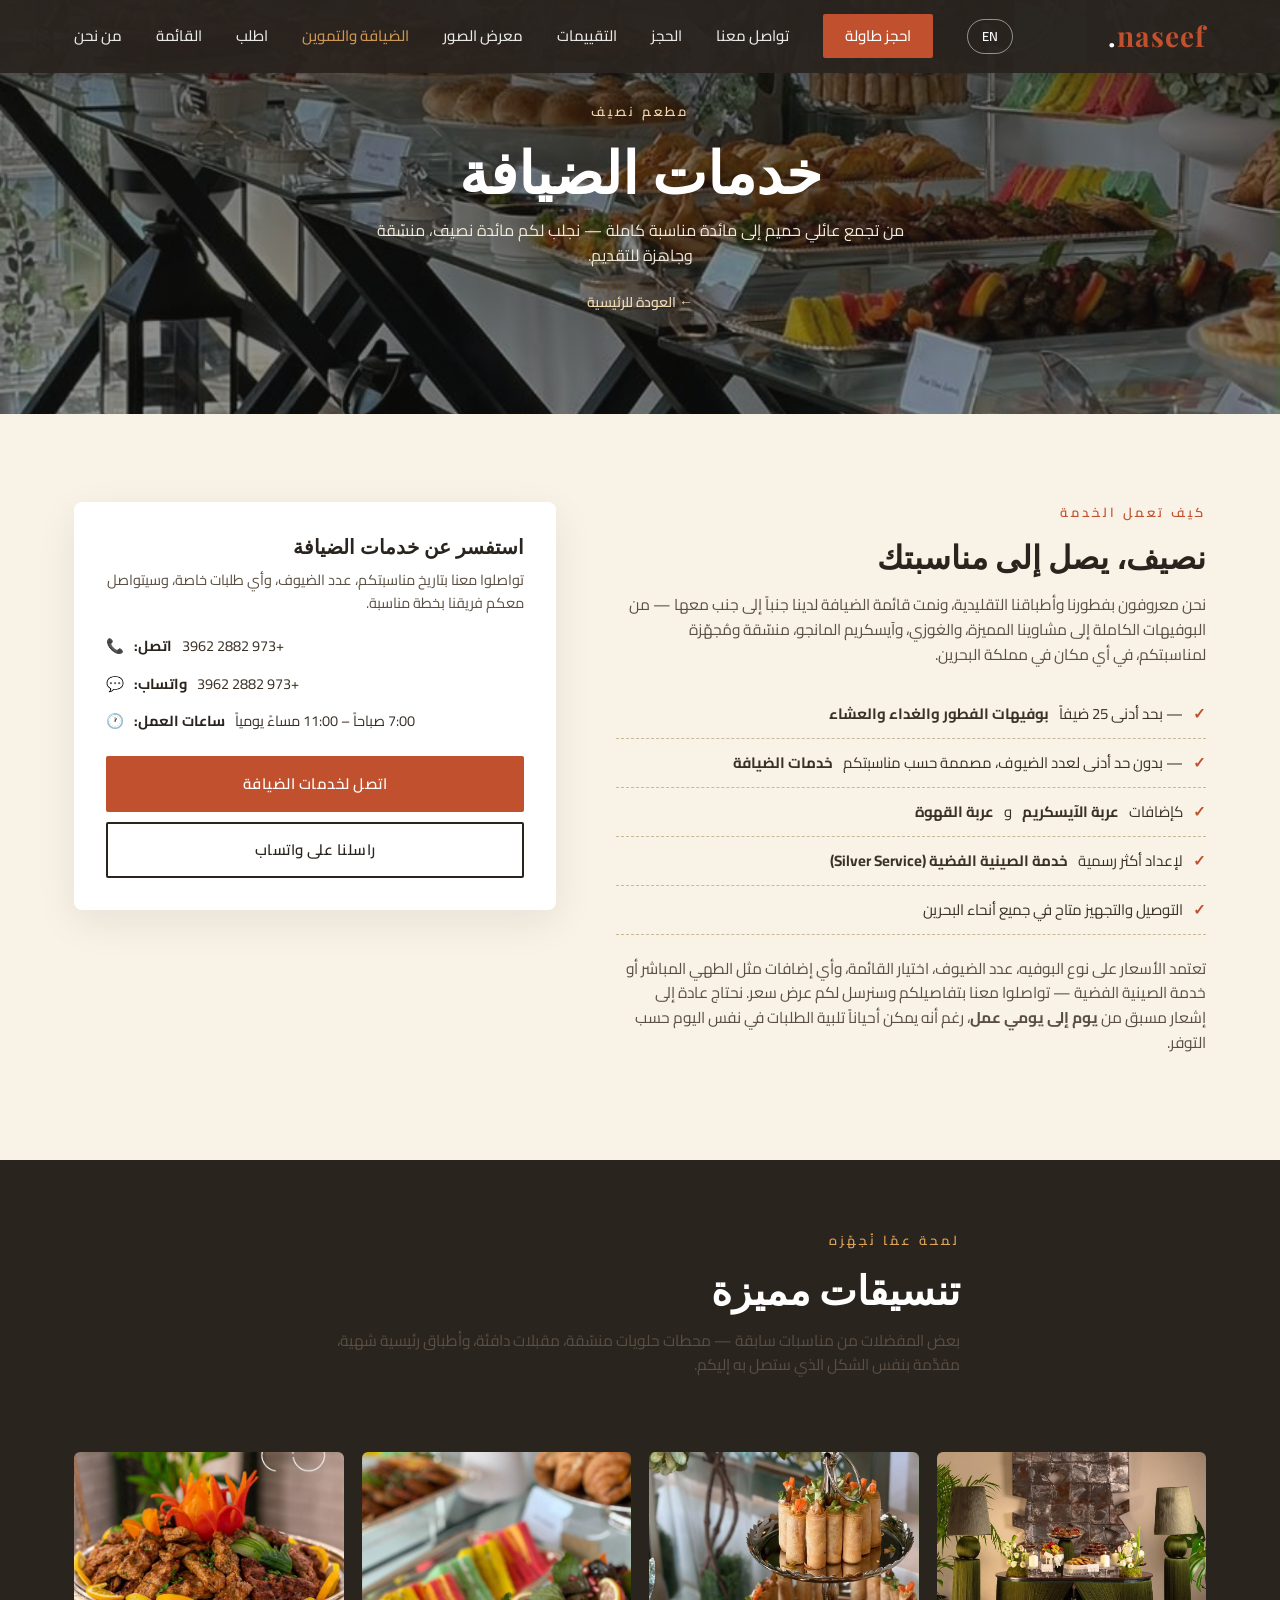
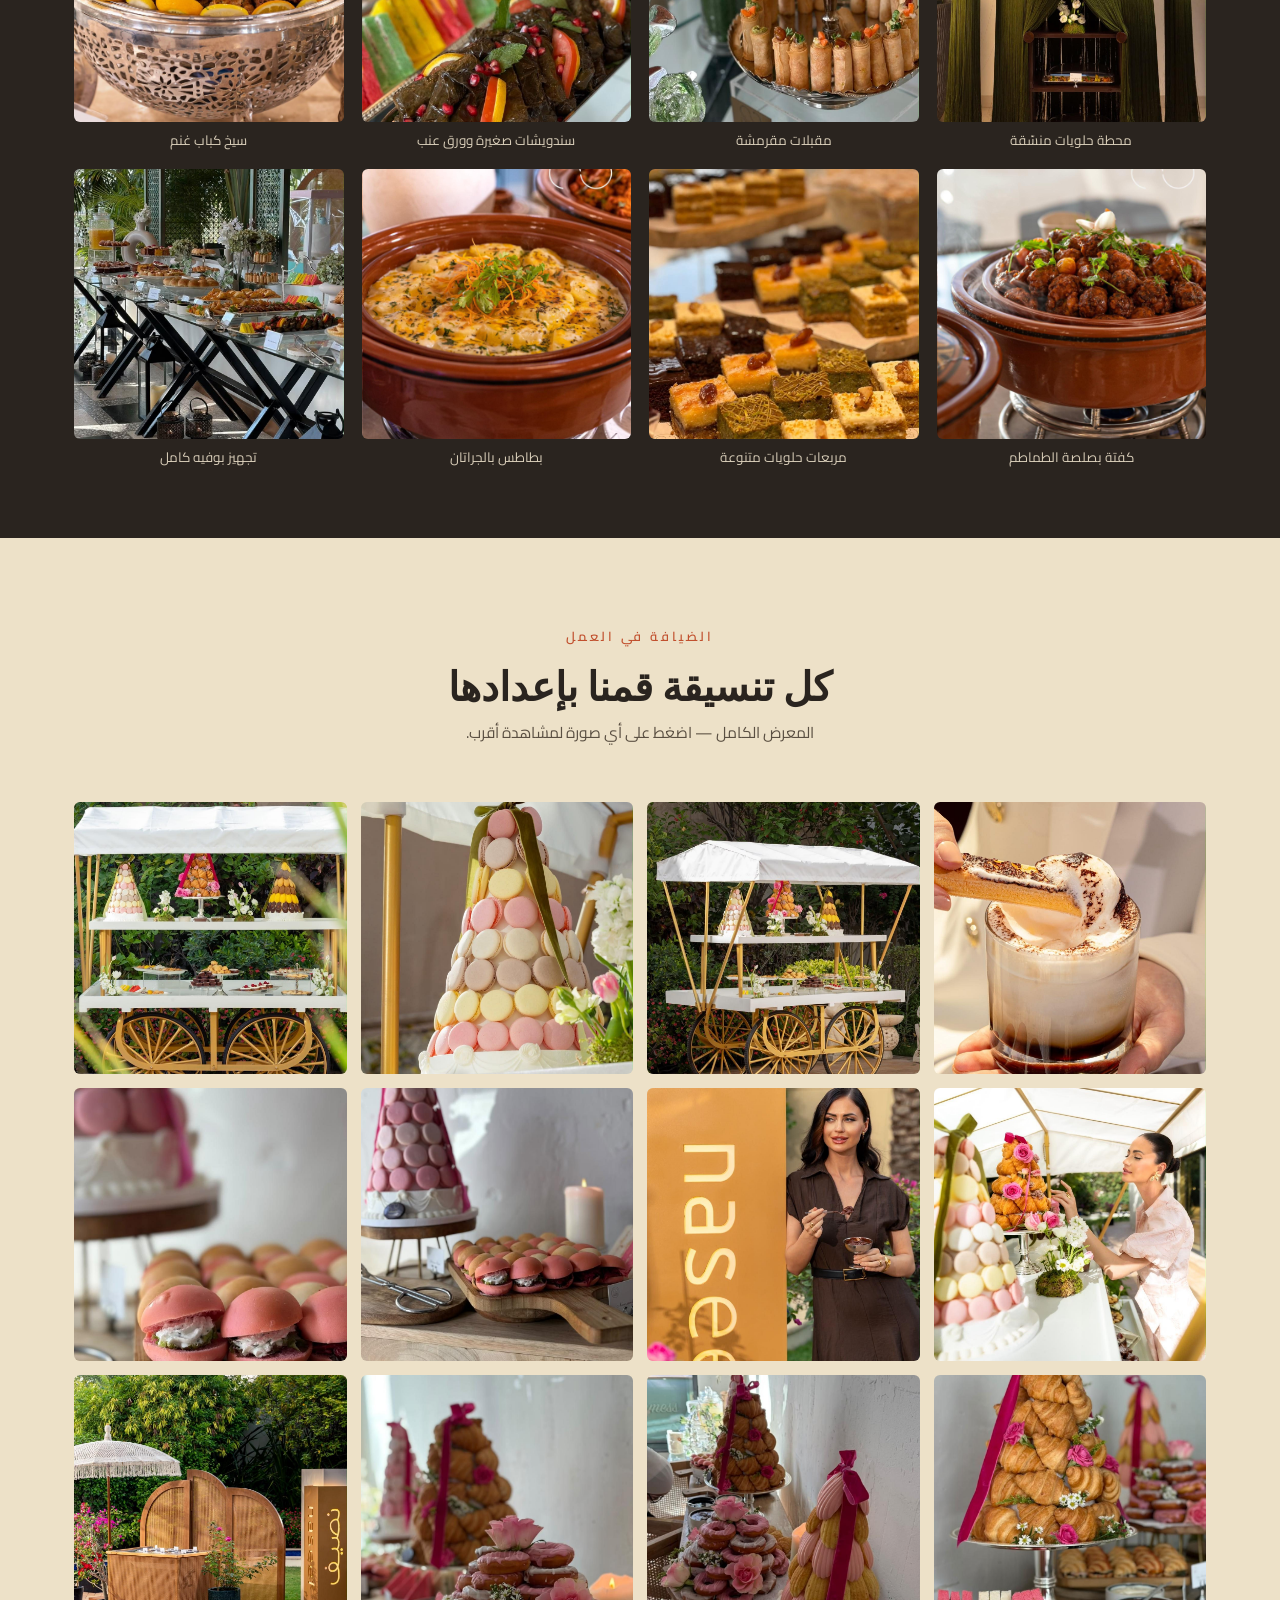
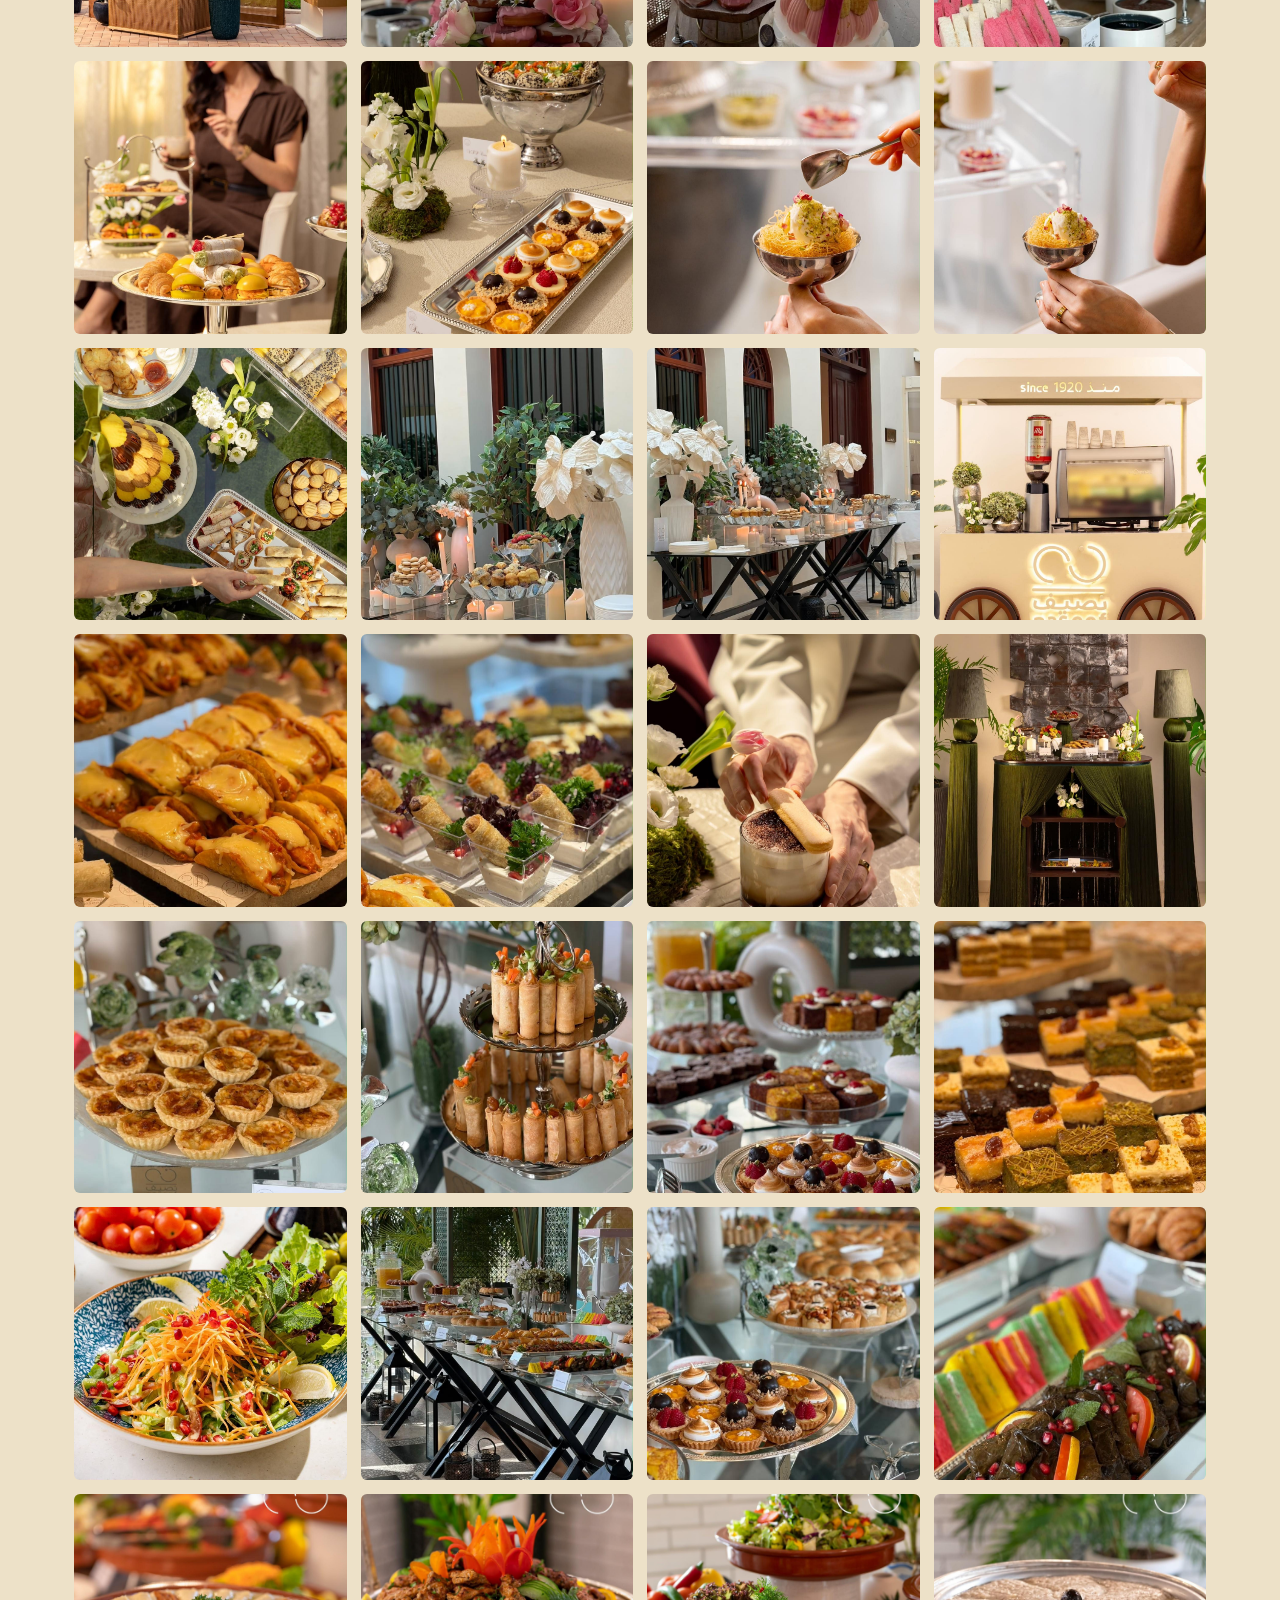
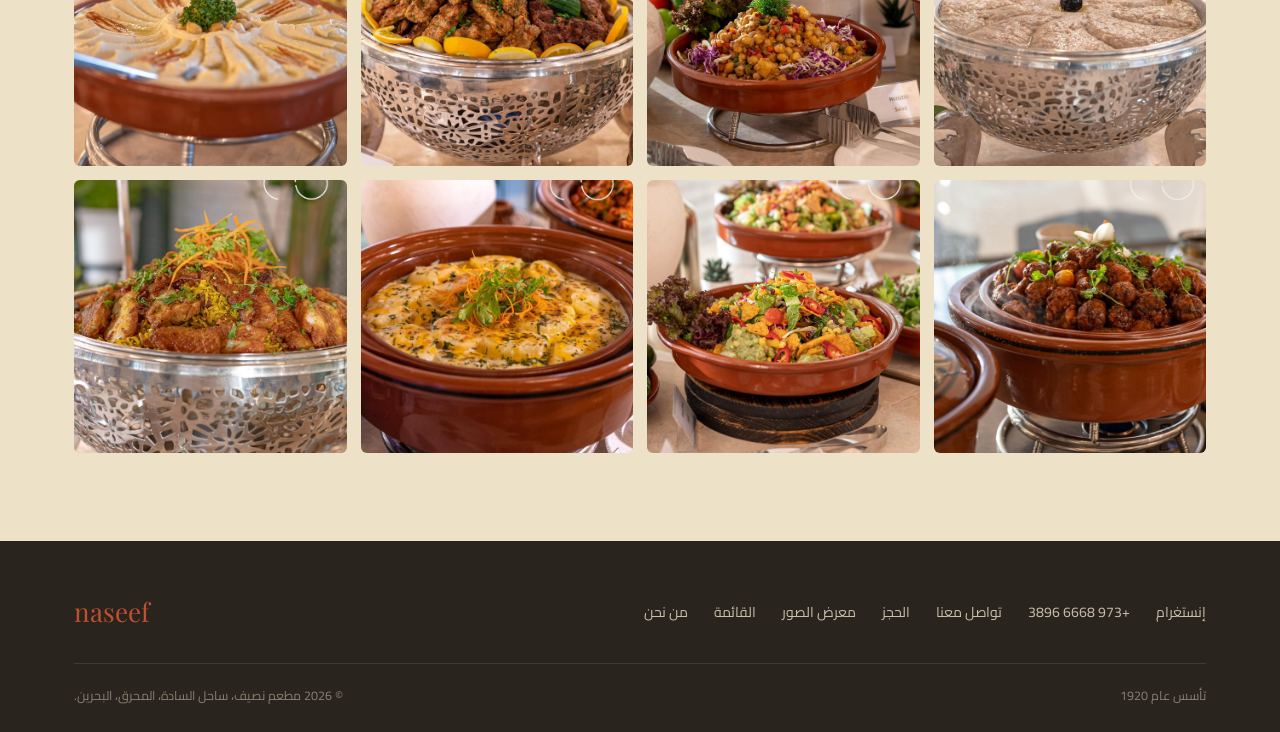
==== commit 440f804e: "Add files via upload" ====
--- a/catering-ar.html
+++ b/catering-ar.html
@@ -3,8 +3,8 @@
 <head>
 <meta charset="UTF-8">
 <meta name="viewport" content="width=device-width, initial-scale=1.0">
-<title>خدمات الضيافة | مطعم ناصيف</title>
-<meta name="description" content="خدمات ضيافة مطعم ناصيف — مناسبات خاصة، غداء المكاتب، وقوائم مخصصة في المحرق، البحرين.">
+<title>خدمات الضيافة | مطعم نصيف</title>
+<meta name="description" content="خدمات ضيافة مطعم نصيف — مناسبات خاصة، غداء المكاتب، وقوائم مخصصة في المحرق، البحرين.">
 <link rel="preconnect" href="https://fonts.googleapis.com">
 <link href="https://fonts.googleapis.com/css2?family=Playfair+Display:wght@500;600;700;800&family=Cairo:wght@300;400;500;600;700&display=swap" rel="stylesheet">
 <link rel="stylesheet" href="style.css">
@@ -34,9 +34,9 @@
 
 <section class="mini-hero mh-catering">
   <div class="wrap">
-    <span class="eyebrow">مطعم ناصيف</span>
+    <span class="eyebrow">مطعم نصيف</span>
     <h1>خدمات الضيافة</h1>
-    <p>من تجمع عائلي حميم إلى مائدة مناسبة كاملة — نجلب لكم مائدة ناصيف، منسّقة وجاهزة للتقديم.</p>
+    <p>من تجمع عائلي حميم إلى مائدة مناسبة كاملة — نجلب لكم مائدة نصيف، منسّقة وجاهزة للتقديم.</p>
     <a href="index-ar.html" class="back-link">&larr; العودة للرئيسية</a>
   </div>
 </section>
@@ -45,7 +45,7 @@
   <div class="wrap catering-content">
     <div>
       <span class="eyebrow">كيف تعمل الخدمة</span>
-      <h2>ناصيف، يصل إلى مناسبتك</h2>
+      <h2>نصيف، يصل إلى مناسبتك</h2>
       <p>نحن معروفون بفطورنا وأطباقنا التقليدية، ونمت قائمة الضيافة لدينا جنباً إلى جنب معها — من البوفيهات الكاملة إلى مشاوينا المميزة، والغوزي، وآيسكريم المانجو، منسّقة ومُجهّزة لمناسبتكم، في أي مكان في مملكة البحرين.</p>
 
       <ul class="catering-list">
@@ -149,7 +149,7 @@
       </div>
     </div>
     <div class="foot-bottom">
-      <span>© <span id="year"></span> مطعم ناصيف، ساحل السادة، المحرق، البحرين.</span>
+      <span>© <span id="year"></span> مطعم نصيف، ساحل السادة، المحرق، البحرين.</span>
       <span>تأسس عام 1920</span>
     </div>
   </div>
